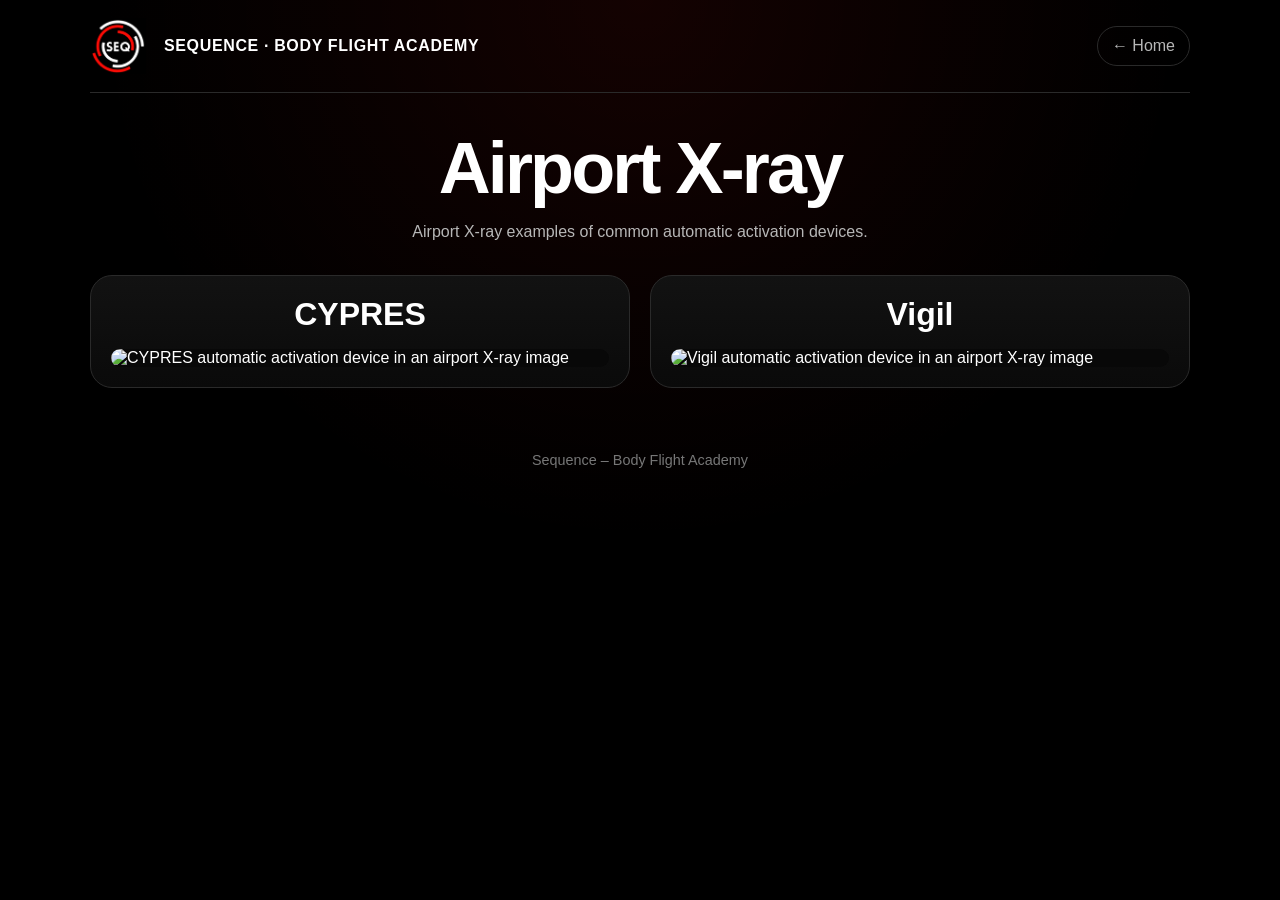
==== airport-xray.html @ 03176989 "airport xray" ====
<!doctype html>
<html lang="en">
<head>
  <meta charset="utf-8">
  <meta name="viewport" content="width=device-width, initial-scale=1">
  <meta name="theme-color" content="#000000">
  <title>Airport X-ray · Sequence</title>
  <link rel="stylesheet" href="style.css">
  <style>
    .xray-page {
      width: min(1100px, calc(100% - 32px));
      margin: 0 auto;
      padding: 34px 0 64px;
    }

    .xray-intro {
      text-align: center;
      margin-bottom: 30px;
    }

    .xray-intro h1 {
      margin: 0 0 10px;
      font-size: clamp(2.2rem, 6vw, 4.5rem);
      letter-spacing: -.04em;
    }

    .xray-intro p {
      max-width: 700px;
      margin: 0 auto;
      color: var(--muted);
      line-height: 1.6;
    }

    .xray-grid {
      display: grid;
      grid-template-columns: repeat(2, minmax(0, 1fr));
      gap: 20px;
    }

    .xray-card {
      padding: 20px;
      border: 1px solid var(--border);
      border-radius: 22px;
      background: linear-gradient(180deg, #121212 0%, #0a0a0a 100%);
    }

    .xray-card h2 {
      margin: 0 0 16px;
      text-align: center;
      font-size: clamp(1.5rem, 4vw, 2rem);
    }

    .xray-card img {
      display: block;
      width: 100%;
      height: auto;
      border-radius: 14px;
      background: #080808;
    }

    @media (max-width: 720px) {
      .xray-page { padding-top: 24px; }
      .xray-grid { grid-template-columns: 1fr; }
      .xray-card { padding: 16px; }
    }
  </style>
</head>
<body>
  <header class="inner-header">
    <img src="assets/sequence-icon.png" alt="Sequence">
    <div class="brand-name">SEQUENCE · BODY FLIGHT ACADEMY</div>
    <a class="back-link" href="index.html">← Home</a>
  </header>

  <main class="xray-page">
    <section class="xray-intro">
      <h1>Airport X-ray</h1>
      <p>Airport X-ray examples of common automatic activation devices.</p>
    </section>

    <section class="xray-grid" aria-label="AAD airport X-ray examples">
      <article class="xray-card">
        <h2>CYPRES</h2>
        <img src="assets/cypres.png" alt="CYPRES automatic activation device in an airport X-ray image">
      </article>

      <article class="xray-card">
        <h2>Vigil</h2>
        <img src="assets/vigil.png" alt="Vigil automatic activation device in an airport X-ray image">
      </article>
    </section>
  </main>

  <footer>Sequence – Body Flight Academy</footer>
</body>
</html>
---- style.css ----
:root {
  --bg: #000;
  --panel: #101010;
  --panel-hover: #181818;
  --text: #fff;
  --muted: #b7b7b7;
  --accent: #ff1a13;
  --border: #2a2a2a;
}
* { box-sizing: border-box; }
html { scroll-behavior: smooth; }
body {
  margin: 0;
  min-height: 100vh;
  background: radial-gradient(circle at top, rgba(255,26,19,.08), transparent 34rem), var(--bg);
  color: var(--text);
  font-family: Arial, Helvetica, sans-serif;
}
a { color: inherit; text-decoration: none; }
.site-header {
  width: min(1180px, calc(100% - 32px));
  margin: 0 auto;
  padding: 24px 0 10px;
  display: flex;
  justify-content: center;
  align-items: center;
}
.brand-logo { width: min(760px, 92vw); height: auto; display: block; }
.page-shell { width: min(1100px, calc(100% - 32px)); margin: 0 auto; padding: 18px 0 64px; }
.hero { text-align: center; padding: 24px 0 28px; }
.hero h1 { margin: 0 0 10px; font-size: clamp(2rem, 5vw, 4.8rem); line-height: .96; letter-spacing: -.04em; }
.hero p { margin: 0 auto; max-width: 720px; color: var(--muted); font-size: clamp(1rem, 2vw, 1.2rem); line-height: 1.6; }
.menu-grid { display: grid; grid-template-columns: repeat(2, minmax(0, 1fr)); gap: 18px; margin-top: 26px; }
.menu-card {
  min-height: 150px;
  padding: 24px;
  border: 1px solid var(--border);
  border-radius: 22px;
  background: linear-gradient(180deg, #121212 0%, #0a0a0a 100%);
  display: flex;
  align-items: center;
  justify-content: space-between;
  gap: 20px;
  transition: transform .2s ease, border-color .2s ease, background .2s ease;
}
.menu-card:hover { transform: translateY(-4px); border-color: var(--accent); background: var(--panel-hover); }
.menu-card-content { display: flex; align-items: center; gap: 18px; }
.menu-card img { width: 66px; height: 66px; object-fit: contain; flex: 0 0 auto; }
.menu-card h2 { margin: 0 0 6px; font-size: clamp(1.15rem, 2.5vw, 1.55rem); }
.menu-card p { margin: 0; color: var(--muted); font-size: .95rem; }
.arrow { color: var(--accent); font-size: 2rem; line-height: 1; }
.menu-card.wide { grid-column: 1 / -1; }
.inner-header {
  width: min(1100px, calc(100% - 32px)); margin: 0 auto; padding: 18px 0;
  display: flex; align-items: center; gap: 18px; border-bottom: 1px solid var(--border);
}
.inner-header img { width: 56px; height: 56px; object-fit: contain; }
.inner-header .brand-name { font-weight: 800; letter-spacing: .04em; }
.back-link { margin-left: auto; color: var(--muted); border: 1px solid var(--border); padding: 10px 14px; border-radius: 999px; }
.back-link:hover { color: var(--text); border-color: var(--accent); }
.placeholder { margin-top: 42px; padding: 36px; border: 1px solid var(--border); border-radius: 24px; background: var(--panel); text-align: center; }
.placeholder h1 { margin-top: 0; font-size: clamp(2rem, 6vw, 4rem); }
.placeholder p { color: var(--muted); line-height: 1.7; }
footer { width: min(1100px, calc(100% - 32px)); margin: 0 auto; padding: 0 0 34px; text-align: center; color: #777; font-size: .9rem; }
@media (max-width: 720px) {
  .site-header { padding-top: 18px; }
  .menu-grid { grid-template-columns: 1fr; }
  .menu-card, .menu-card.wide { grid-column: auto; min-height: 120px; padding: 18px; }
  .menu-card img { width: 54px; height: 54px; }
  .hero { padding-top: 16px; }
  .inner-header { gap: 12px; }
  .inner-header .brand-name { font-size: .9rem; }
  .back-link { padding: 8px 11px; font-size: .85rem; }
}
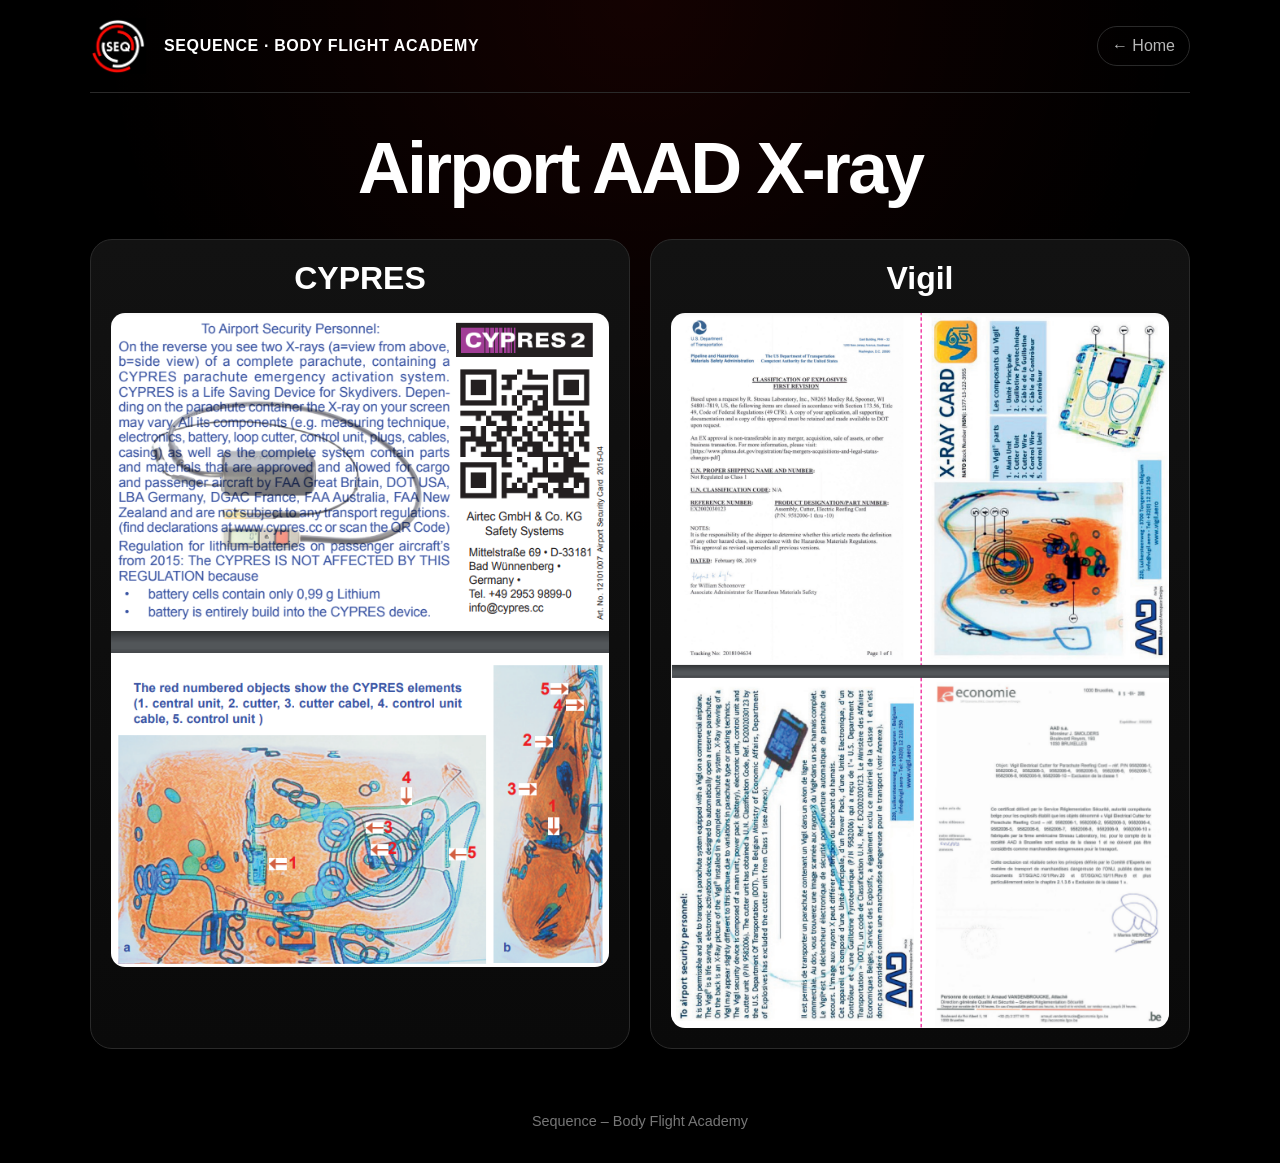
==== commit afe831a5: "airport xray update" ====
--- a/airport-xray.html
+++ b/airport-xray.html
@@ -4,7 +4,7 @@
   <meta charset="utf-8">
   <meta name="viewport" content="width=device-width, initial-scale=1">
   <meta name="theme-color" content="#000000">
-  <title>Airport X-ray · Sequence</title>
+  <title>Airport AAD X-ray · Sequence</title>
   <link rel="stylesheet" href="style.css">
   <style>
     .xray-page {
@@ -74,8 +74,7 @@
 
   <main class="xray-page">
     <section class="xray-intro">
-      <h1>Airport X-ray</h1>
-      <p>Airport X-ray examples of common automatic activation devices.</p>
+      <h1>Airport AAD X-ray</h1>
     </section>
 
     <section class="xray-grid" aria-label="AAD airport X-ray examples">
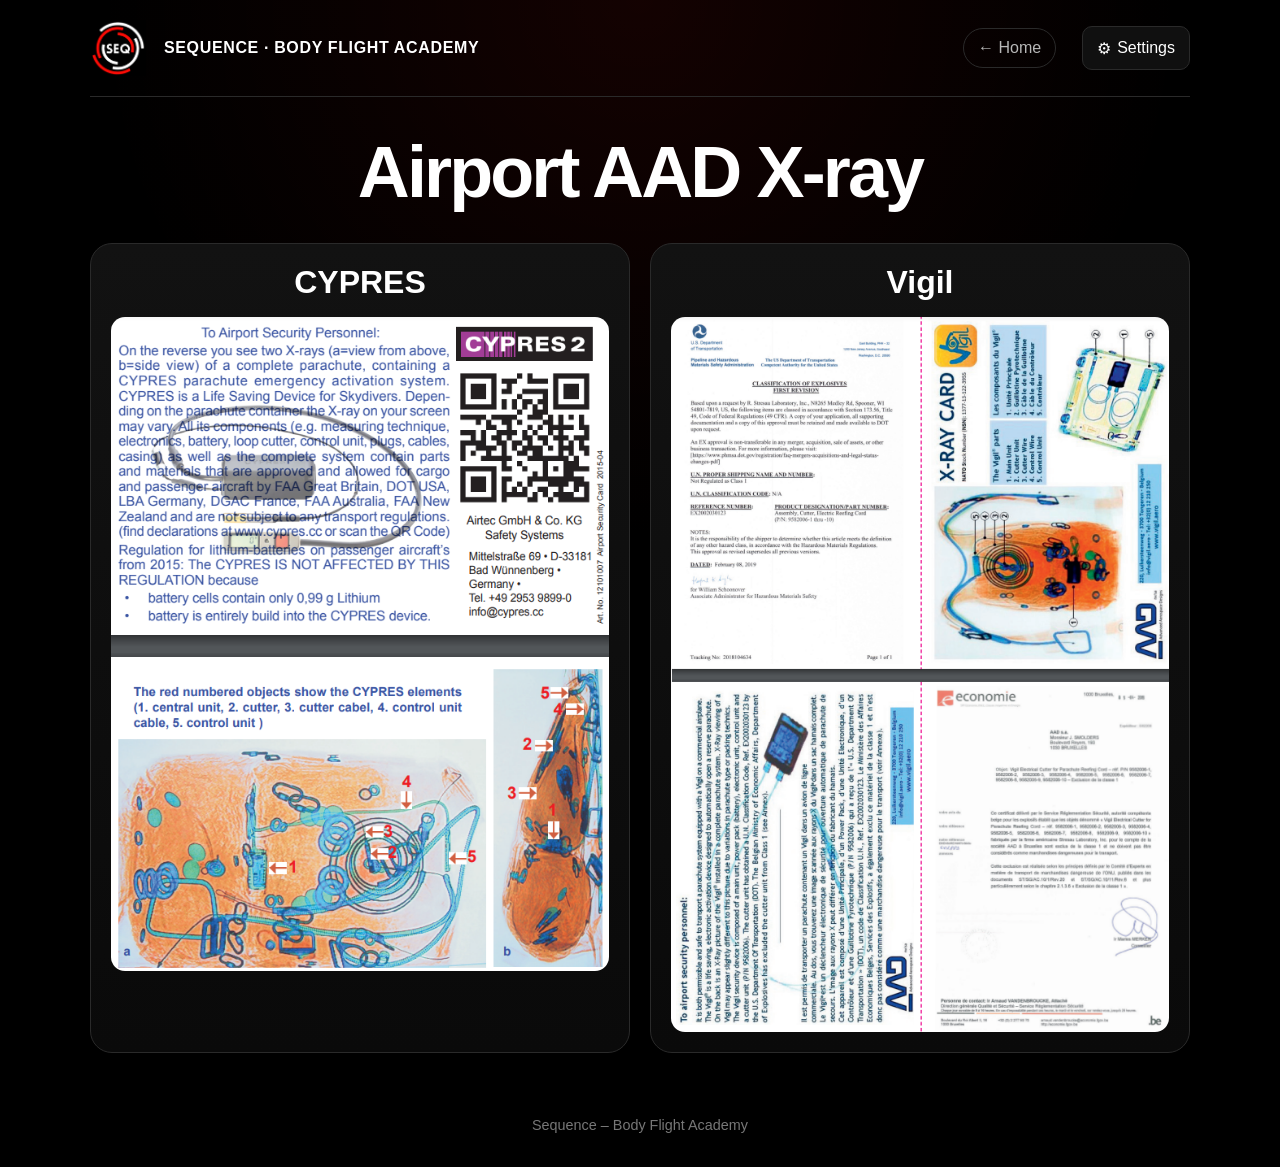
==== commit 9c691d68: "Add persistent language and appearance settings" ====
--- a/airport-xray.html
+++ b/airport-xray.html
@@ -6,6 +6,10 @@
   <meta name="theme-color" content="#000000">
   <title>Airport AAD X-ray · Sequence</title>
   <link rel="stylesheet" href="style.css">
+  <link rel="stylesheet" href="settings.css">
+  <script src="settings-translations.js" defer></script>
+  <script src="settings.js" defer></script>
+  <script>try { document.documentElement.dataset.theme = localStorage.getItem("sequence-theme") === "light" ? "light" : "dark"; } catch { document.documentElement.dataset.theme = "dark"; }</script>
   <style>
     .xray-page {
       width: min(1100px, calc(100% - 32px));
--- a/style.css
+++ b/style.css
@@ -72,3 +72,255 @@
   .inner-header .brand-name { font-size: .9rem; }
   .back-link { padding: 8px 11px; font-size: .85rem; }
 }
+
+.account-panel { text-align: right; }
+.account-panel button, .login-dialog button { background: var(--panel); color: var(--text); border: 1px solid var(--border); border-radius: 10px; padding: 12px 18px; cursor: pointer; font: inherit; }
+.account-panel button:hover, .login-dialog button:hover { border-color: var(--accent); }
+.account-panel button:disabled, .login-dialog button:disabled { opacity: .6; cursor: wait; }
+.account-role { color: var(--muted); margin: 0 12px; }
+.account-panel p, .login-dialog p { color: var(--muted); line-height: 1.5; }
+.account-panel p:empty, .login-dialog p:empty { display: none; }
+.login-dialog { width: min(420px, calc(100% - 32px)); background: var(--panel); color: var(--text); border: 1px solid var(--border); border-radius: 20px; padding: 28px; }
+.login-dialog::backdrop { background: rgb(0 0 0 / 75%); }
+.login-dialog .close-login { float: right; padding: 4px 12px; font-size: 24px; }
+.login-dialog form { display: grid; gap: 12px; }
+.login-dialog input { min-width: 0; width: 100%; background: #080808; color: #fff; border: 1px solid #555; border-radius: 8px; padding: 12px; font: inherit; }
+.login-dialog input:focus-visible, .account-panel button:focus-visible, .login-dialog button:focus-visible { outline: 2px solid var(--accent); outline-offset: 3px; }
+.login-dialog #submitLogin { background: var(--accent); margin-top: 8px; }
+
+.account-menu { display: flex; flex-wrap: wrap; gap: 10px; margin: 20px 0; }
+.account-menu[hidden] { display: none; }
+.account-menu button, #refreshParticipants, .participant-card { font: inherit; color: var(--text); background: var(--panel); border: 1px solid var(--border); padding: 12px 18px; border-radius: 10px; cursor: pointer; }
+.account-menu button[aria-current="page"], .participant-card:hover { border-color: var(--accent); }
+#participantSearch { font: inherit; color: var(--text); background: var(--panel); border: 1px solid #555; padding: 12px; border-radius: 10px; max-width: 100%; margin: 10px 0; }
+#participantsPage label { display: block; }
+.participants-list { display: grid; grid-template-columns: repeat(auto-fit, minmax(min(240px, 100%), 1fr)); gap: 12px; margin: 20px 0; }
+.participant-card { text-align: left; overflow-wrap: anywhere; }
+#participantDetails dt { color: var(--muted); margin-top: 16px; }
+#participantDetails dd { margin: 5px 0 0; white-space: pre-wrap; overflow-wrap: anywhere; }
+
+.participants-workspace { display: grid; grid-template-columns: minmax(240px, 320px) minmax(0, 1fr); gap: 20px; margin-top: 20px; align-items: start; }
+.participant-list-panel, .participant-detail-panel { min-width: 0; background: var(--panel); border: 1px solid var(--border); border-radius: 16px; overflow: hidden; }
+.participant-list-panel h2, .participant-detail-panel h2 { padding: 20px; margin: 0; font-size: 1.2rem; border-bottom: 1px solid var(--border); overflow-wrap: anywhere; }
+.participants-workspace .participants-list { display: block; max-height: 65vh; overflow-y: auto; margin: 0; }
+.participants-workspace .participant-card { display: block; width: 100%; border: 0; border-bottom: 1px solid var(--border); border-radius: 0; padding: 16px 20px; }
+.participant-card[aria-pressed="true"] { background: #30100f; box-shadow: inset 4px 0 var(--accent); }
+.participant-card:focus-visible { outline: 2px solid var(--accent); outline-offset: -3px; }
+.participant-name { display: block; font-weight: 700; }
+.participant-contact { display: block; color: var(--muted); font-size: .85rem; margin-top: 6px; }
+#participantEmpty, .participant-list-empty { margin: 0; padding: 24px 20px; color: var(--muted); line-height: 1.5; }
+.participant-table { width: 100%; border-collapse: collapse; table-layout: fixed; }
+.participant-table th, .participant-table td { text-align: left; vertical-align: top; padding: 16px 20px; border-bottom: 1px solid var(--border); overflow-wrap: anywhere; white-space: pre-wrap; }
+.participant-table th { width: 36%; color: var(--muted); font-weight: 400; }
+.visually-hidden { position: absolute; width: 1px; height: 1px; overflow: hidden; clip-path: inset(50%); }
+@media (max-width: 720px) {
+  .participants-workspace { grid-template-columns: minmax(0, 1fr); }
+  .participants-workspace .participants-list { max-height: 32vh; }
+  .participant-table th, .participant-table td { padding: 14px; }
+}
+
+.participant-tabs { display: flex; gap: 8px; padding: 12px 20px; border-bottom: 1px solid var(--border); }
+.participant-tabs[hidden] { display: none; }
+.participant-tabs button, .new-request-button { font: inherit; color: var(--text); background: var(--panel); border: 1px solid var(--border); border-radius: 10px; padding: 12px 18px; cursor: pointer; }
+.participant-tabs button[aria-selected="true"] { border-color: var(--accent); background: #30100f; }
+.participant-tabs button:focus-visible, .new-request-button:focus-visible { outline: 2px solid var(--accent); outline-offset: 3px; }
+.participant-skill-panel { padding: 12px 20px; color: var(--muted); line-height: 1.5; }
+.new-request-button { background: var(--accent); }
+
+.edit-participant-button { margin: 16px 20px; padding: 10px 16px; border: 1px solid var(--border); border-radius: 10px; color: var(--text); background: var(--panel); font: inherit; cursor: pointer; }
+.edit-participant-button:hover { border-color: var(--accent); }
+.login-dialog textarea { width: 100%; resize: vertical; background: #080808; color: var(--text); border: 1px solid #555; border-radius: 8px; padding: 12px; font: inherit; }
+.edit-actions { display: flex; justify-content: flex-end; gap: 10px; }
+#saveParticipant { background: var(--accent); }
+
+.skill-history-table { width: 100%; border-collapse: collapse; table-layout: fixed; color: var(--text); font-size: .9rem; }
+.skill-history-table th, .skill-history-table td { padding: 12px 8px; text-align: left; vertical-align: top; border-bottom: 1px solid var(--border); overflow-wrap: anywhere; }
+.skill-history-table th { color: var(--muted); font-weight: 400; }
+.participant-skill-panel h3 { color: var(--text); margin-top: 24px; }
+.participant-skill-panel .edit-participant-button { margin-left: 0; }
+
+/* Compact academy header and account navigation. */
+.academy-header { display: block; width: min(1100px, calc(100% - 32px)); padding: 22px 0 0; border-bottom: 1px solid var(--border); }
+.header-top { display: flex; align-items: center; justify-content: space-between; gap: 24px; padding-bottom: 18px; }
+.brand-home { display: block; flex: 0 1 300px; min-width: 0; }
+.academy-header .brand-logo { width: 100%; max-width: 300px; height: auto; }
+.academy-header .account-panel { margin-left: auto; min-width: 0; max-width: 50%; }
+#adminAccount:not([hidden]) { display: flex; align-items: center; justify-content: flex-end; flex-wrap: wrap; gap: 10px; }
+#adminName { font-weight: 600; overflow-wrap: anywhere; }
+.academy-header .account-role { margin: 0; padding: 5px 9px; font-size: .75rem; border: 1px solid #49302e; border-radius: 999px; color: #ffc4c0; background: #261210; }
+.academy-header #openLogin { border-color: #71302c; background: #24110f; min-width: 90px; }
+.academy-header #signOut { font-size: .85rem; padding: 10px 13px; }
+.academy-header .account-menu { margin: 0; padding: 0 0 12px; gap: 8px; }
+.academy-header .account-menu button { background: transparent; border-color: transparent; color: var(--muted); min-height: 44px; padding: 10px 18px; transition: background .15s ease, color .15s ease; }
+.academy-header .account-menu button:hover { background: #191919; color: var(--text); }
+.academy-header .account-menu button[aria-current="page"] { background: #28110f; color: #fff; border-color: #64302c; }
+.academy-header + .page-shell { padding-top: 28px; }
+#homePage .hero { text-align: left; padding: 24px 0 18px; }
+#homePage .hero h1 { font-size: clamp(2rem, 4.5vw, 3.6rem); line-height: 1.08; letter-spacing: -.035em; }
+#homePage .hero p { margin: 0; font-size: 1rem; max-width: 600px; }
+#homePage .menu-grid { gap: 16px; margin-top: 20px; }
+#homePage .menu-card { min-height: 130px; border-radius: 16px; }
+#homePage .menu-card:hover { transform: translateY(-2px); }
+#participantsPage > h1, #requestPage > h1 { font-size: clamp(1.8rem, 4vw, 2.4rem); letter-spacing: -.025em; margin: 4px 0 24px; }
+.participant-toolbar { display: flex; align-items: flex-end; gap: 12px; }
+.participant-search-field { flex: 1; max-width: 520px; min-width: 0; }
+.participant-search-field label { font-size: .85rem; color: var(--muted); margin-bottom: 8px; }
+.participant-search-field #participantSearch { width: 100%; margin: 0; min-height: 44px; }
+#refreshParticipants { min-height: 44px; }
+button:focus-visible, a:focus-visible { outline: 2px solid var(--accent); outline-offset: 3px; }
+@media (max-width: 600px) {
+  .academy-header { padding-top: 16px; }
+  .header-top { gap: 16px; padding-bottom: 16px; }
+  .brand-home { flex-basis: 190px; }
+  .academy-header .account-panel { max-width: 46%; font-size: .85rem; }
+  #adminAccount:not([hidden]) { gap: 7px; }
+  .academy-header #openLogin { min-width: 76px; padding: 10px 14px; }
+  .academy-header .account-menu { gap: 4px; }
+  .academy-header .account-menu button { flex: 1; padding: 10px 12px; }
+  .academy-header + .page-shell { padding-top: 22px; }
+  #homePage .hero { padding-top: 10px; }
+  .participant-toolbar { gap: 8px; }
+  #refreshParticipants { padding: 12px; }
+}
+@media (prefers-reduced-motion: reduce) {
+  html { scroll-behavior: auto; }
+  .menu-card, .academy-header .account-menu button { transition: none; }
+  #homePage .menu-card:hover { transform: none; }
+}
+
+.basic-event-form { max-width: 740px; padding: 24px; background: var(--panel); border: 1px solid var(--border); border-radius: 16px; }
+.basic-event-form fieldset { border: 0; padding: 0; margin: 0; min-width: 0; }
+.basic-event-form label { display: block; margin: 14px 0 8px; }
+.basic-event-form input:not([type=checkbox]), .basic-event-form select { width: 100%; min-height: 44px; padding: 12px; background: #080808; color: var(--text); border: 1px solid #555; border-radius: 8px; font: inherit; box-sizing: border-box; }
+.basic-event-form button { padding: 12px 16px; background: #252525; color: var(--text); border: 1px solid #555; border-radius: 8px; font: inherit; cursor: pointer; }
+.basic-event-form button:disabled { opacity: .5; cursor: wait; }
+.event-dates, .event-add-person { display: flex; gap: 12px; }
+.event-dates > div { flex: 1; min-width: 0; }
+.event-add-person input { flex: 1; min-width: 0; }
+.event-participant-choices { max-height: 260px; overflow-y: auto; border: 1px solid var(--border); border-radius: 8px; padding: 8px 12px; }
+.event-participant-choices label { display: flex; align-items: center; gap: 12px; margin: 0; padding: 10px 0; overflow-wrap: anywhere; }
+.event-participant-choices input { width: 20px; height: 20px; flex-shrink: 0; }
+.event-selected-participants { display: flex; flex-wrap: wrap; gap: 8px; margin-bottom: 22px; }
+#saveBasicEvent { background: var(--accent); }
+#basicEventTravelLink { display: inline-block; margin-top: 12px; }
+#basicEventTravelLink[hidden] { display: none; }
+@media(max-width: 500px) { .basic-event-form { padding: 16px; } .event-dates { flex-direction: column; gap: 0; } }
+
+.travel-events-section { padding: 20px; border: 1px solid var(--border); border-radius: 16px; margin-bottom: 28px; }
+.travel-events-section details { margin-top: 18px; }
+.travel-events-section summary { cursor: pointer; font-size: 1.15rem; font-weight: 600; padding: 8px 0; }
+.travel-event-row { display: flex; justify-content: space-between; gap: 16px; padding: 16px 0; border-bottom: 1px solid var(--border); }
+.travel-event-row span { display: block; color: var(--muted); margin-top: 6px; }
+.event-selected-person { width: 100%; display: flex; align-items: end; gap: 12px; }
+.event-selected-person label { flex: 1; min-width: 0; }
+.event-add-person { flex-wrap: wrap; }
+.event-add-person input { flex: 1 1 180px; }
+@media(max-width: 500px) { .travel-event-row, .event-selected-person { flex-direction: column; align-items: stretch; } }
+
+.event-search-person { display: flex; align-items: center; gap: 8px; flex-wrap: wrap; padding: 6px 0; }
+.event-search-person > label { flex: 1; min-width: 140px; }
+.event-search-person > button, .event-phone-editor button { padding: 6px 10px; min-width: 36px; min-height: 36px; }
+.event-phone-editor { display: flex; align-items: center; gap: 6px; flex: 1 1 220px; }
+.event-phone-editor[hidden] { display: none; }
+.event-phone-editor input[type=tel] { min-width: 0; flex: 1; }
+.event-search-person > span { font-size: .8rem; color: var(--muted); }
+
+.event-selected-person { align-items: center; flex-direction: row; flex-wrap: wrap; padding: 10px 12px; border: 1px solid var(--border); border-radius: 10px; background: #111; }
+.event-selected-name { flex: 1; min-width: 0; overflow-wrap: anywhere; }
+.event-selected-person > button { padding: 6px 10px; min-width: 36px; min-height: 36px; }
+.event-selected-person .event-remove-icon { color: #ffaaa4; background: transparent; border-color: transparent; font-size: 1.3rem; }
+.event-new-person-editor { flex: 1 1 100%; display: flex; gap: 8px; flex-wrap: wrap; padding-top: 8px; }
+.event-new-person-editor[hidden] { display: none; }
+.event-new-person-editor input { flex: 1 1 140px; min-width: 0; }
+
+.travel-events-heading .travel-refresh-icon { margin-left: 10px; padding: 3px 9px; min-width: 36px; min-height: 36px; border: 1px solid var(--border); border-radius: 8px; color: var(--text); background: var(--panel); font-size: 1.4rem; cursor: pointer; vertical-align: middle; }
+.travel-events-scroll { overflow-x: auto; margin-top: 12px; }
+.travel-events-table { width: 100%; border-collapse: collapse; text-align: left; font-size: .95rem; }
+.travel-events-table th, .travel-events-table td { padding: 14px 12px; border-bottom: 1px solid var(--border); vertical-align: middle; }
+.travel-events-table th { color: var(--muted); font-size: .85rem; font-weight: 500; }
+.travel-events-table td:first-child { font-weight: 600; min-width: 150px; overflow-wrap: anywhere; }
+.travel-events-table td:nth-child(2) { min-width: 195px; }
+.travel-event-status { display: inline-block; padding: 5px 9px; border: 1px solid var(--border); border-radius: 999px; font-size: .8rem; text-transform: capitalize; }
+.event-travel-button { display: inline-block; padding: 9px 12px; white-space: nowrap; border: 1px solid #64302c; border-radius: 8px; background: #28110f; color: var(--text); text-decoration: none; }
+.event-travel-button:hover { background: #401915; }
+
+/* Keep participant search together with its list. */
+#participantsPage .participants-workspace { margin-top: 0; }
+.participant-list-panel .participant-toolbar { padding: 14px; gap: 8px; border-bottom: 1px solid var(--border); align-items: center; }
+.participant-list-panel .participant-search-field { max-width: none; }
+.participant-list-panel #participantSearch { min-height: 42px; padding: 10px 12px; border: 1px solid #414141; border-radius: 10px; color: var(--text); background: #0b0b0b; font: inherit; box-sizing: border-box; }
+.participant-list-panel #participantSearch:focus { outline: 2px solid var(--accent); outline-offset: 2px; }
+.participant-list-panel #participantSearch::placeholder { color: #a0a0a0; font-size: .82rem; }
+.participant-list-panel #refreshParticipants { min-height: 42px; padding: 10px; border-radius: 10px; font-size: .82rem; flex-shrink: 0; }
+#participantsStatus:empty { display: none; }
+
+.activity-tabs { display: flex; gap: 8px; flex-wrap: wrap; margin-bottom: 22px; }
+.activity-tabs button { padding: 11px 16px; min-height: 44px; border: 1px solid var(--border); border-radius: 10px; background: var(--panel); color: var(--muted); font: inherit; cursor: pointer; }
+.activity-tabs button[aria-selected="true"] { color: #fff; border-color: #64302c; background: #28110f; }
+.activity-category-panel { padding: 24px; border: 1px solid var(--border); border-radius: 16px; background: var(--panel); }
+.activity-category-panel h2 { margin-top: 0; font-size: 1.3rem; }
+.activity-category-panel p { color: var(--muted); line-height: 1.6; margin-bottom: 0; }
+@media(max-width: 600px) { .activity-tabs { gap: 6px; } .activity-tabs button { padding: 10px 12px; flex: 1 1 auto; } }
+
+.activity-category-header { display: flex; justify-content: space-between; align-items: center; gap: 16px; flex-wrap: wrap; }
+.activity-category-header h2 { margin: 0; }
+.activity-category-panel details { margin-top: 22px; }
+.activity-category-panel summary { cursor: pointer; font-weight: 600; padding: 8px 0; }
+.local-activity-card { border-top: 1px solid var(--border); padding: 16px 0; }
+.local-activity-card h3 { margin: 0 0 8px; overflow-wrap: anywhere; }
+.local-activity-card p { white-space: pre-wrap; overflow-wrap: anywhere; margin-top: 8px; }
+.local-activity-dialog { width: min(680px, calc(100vw - 32px)); max-height: calc(100dvh - 40px); overflow-y: auto; }
+.local-activity-dialog fieldset { border: 0; padding: 0; min-width: 0; }
+.local-activity-dialog .event-dates { gap: 12px; }
+.local-activity-dialog #localActivityPeople { margin-top: 10px; }
+.local-activity-dialog #saveLocalActivity { background: var(--accent); }
+
+.local-activity-inline { margin-top: 16px; }
+.local-activity-inline[hidden] { display: none; }
+.local-activity-inline textarea { width: 100%; box-sizing: border-box; padding: 12px; border: 1px solid #555; border-radius: 8px; color: var(--text); background: #080808; font: inherit; resize: vertical; }
+.local-activity-inline .edit-actions { margin-top: 20px; }
+.local-activity-details { display: block; font-weight: 400; font-size: .85rem; color: var(--muted); margin-top: 6px; white-space: pre-wrap; }
+
+.participant-filters { padding: 12px 14px; border-bottom: 1px solid var(--border); }
+.participant-filters summary { cursor: pointer; color: var(--muted); font-size: .9rem; padding: 4px 0; }
+.participant-filters label { display: block; font-size: .8rem; color: var(--muted); margin: 12px 0 6px; }
+.participant-filters select { width: 100%; min-height: 42px; border: 1px solid #414141; border-radius: 8px; padding: 8px; background: #0b0b0b; color: var(--text); font: inherit; font-size: .85rem; }
+.participant-filters button { margin-top: 12px; padding: 8px 10px; border-radius: 8px; border: 1px solid var(--border); color: var(--text); background: var(--panel); cursor: pointer; }
+#participantFiltersStatus { font-size: .8rem; color: var(--muted); }
+#participantFiltersStatus:empty { display: none; }
+#activitySkillHistory { overflow-x: auto; }
+#activitySkillHistory .skill-history-table { min-width: 570px; }
+
+.local-activity-inline select { width: 100%; min-height: 44px; padding: 12px; border: 1px solid #555; border-radius: 8px; background: #080808; color: var(--text); font: inherit; }
+
+.request-dialog { width: min(740px, calc(100vw - 32px)); max-height: calc(100dvh - 32px); overflow-y: auto; }
+.request-dialog #saveNewRequest { background: var(--accent); }
+#requestsList td { white-space: pre-wrap; overflow-wrap: anywhere; }
+#requestPage > .travel-events-section { margin-top: 20px; }
+
+.statistics-controls { display: flex; align-items: flex-end; gap: 12px; flex-wrap: wrap; margin-bottom: 18px; }
+.statistics-controls[hidden] { display: none; }
+.statistics-controls label { display: block; color: var(--muted); font-size: .85rem; margin-bottom: 7px; }
+.statistics-controls select, .statistics-controls input { min-height: 44px; padding: 10px 12px; border: 1px solid var(--border); border-radius: 10px; background: var(--panel); color: var(--text); font: inherit; color-scheme: dark; }
+.statistics-refresh { min-height: 44px; min-width: 44px; background: var(--panel); color: var(--text); border: 1px solid var(--border); border-radius: 10px; cursor: pointer; font-size: 1.4rem; }
+.statistics-note { color: var(--muted); font-size: .85rem; line-height: 1.6; }
+.statistics-cards { display: grid; grid-template-columns: repeat(3,minmax(0,1fr)); gap: 14px; margin: 22px 0; }
+.statistics-card { padding: 22px; border: 1px solid var(--border); border-radius: 14px; background: var(--panel); }
+.statistics-card strong { display: block; font-size: 2rem; line-height: 1.2; margin-bottom: 10px; }
+.statistics-card span { color: var(--muted); font-size: .9rem; }
+#statisticsContent [role=tabpanel] { min-width: 0; }
+@media(max-width: 600px) { .statistics-cards { grid-template-columns: repeat(2,minmax(0,1fr)); gap: 10px; } .statistics-card { padding: 16px; } .statistics-controls > div { flex: 1 1 160px; } .statistics-controls select, .statistics-controls input { width: 100%; box-sizing: border-box; } }
+
+.participant-tabs { flex-wrap: wrap; }
+.participant-profile-panel { padding: 16px 20px; min-width: 0; }
+#profileDataStatus { padding: 0 20px; color: var(--muted); font-size: .85rem; }
+#profileDataStatus:empty { display: none; }
+#participationHistory, #gearHistory, #participantExperience { overflow-x: auto; }
+#participationHistory .skill-history-table { min-width: 620px; table-layout: auto; }
+#gearHistory .skill-history-table, #participantExperience .skill-history-table { min-width: 430px; table-layout: auto; }
+.participant-filters .missing-phone-filter { display: flex; align-items: center; gap: 8px; margin-top: 14px; }
+.missing-phone-filter input { width: 18px; height: 18px; margin: 0; }
+#participantGearDialog select { min-height: 44px; width: 100%; padding: 12px; background: #080808; color: var(--text); border: 1px solid #555; border-radius: 8px; font: inherit; }
+#participantGearDialog textarea { width: 100%; box-sizing: border-box; padding: 12px; background: #080808; color: var(--text); border: 1px solid #555; border-radius: 8px; font: inherit; }
+#saveParticipantGear { background: var(--accent); }
+#participantGearDialog .edit-actions { margin-top: 16px; }
--- a/settings.css
+++ b/settings.css
@@ -0,0 +1,144 @@
+:root { color-scheme: dark; }
+.sequence-settings { display: inline-block; text-align: start; }
+.sequence-settings button, .sequence-settings select { font: inherit; color: var(--text); background: var(--panel); border: 1px solid var(--border); border-radius: 10px; padding: 10px 14px; min-height: 44px; cursor: pointer; }
+.sequence-settings .settings-trigger { display: inline-flex; align-items: center; gap: 6px; margin-block: 8px; }
+.sequence-settings button:hover { border-color: var(--accent); }
+.sequence-settings :focus-visible { outline: 2px solid var(--accent); outline-offset: 3px; }
+.sequence-settings dialog { width: min(380px, calc(100% - 32px)); padding: 26px; border: 1px solid var(--border); border-radius: 20px; background: var(--panel); color: var(--text); text-align: start; }
+.sequence-settings dialog::backdrop { background: rgb(0 0 0 / .65); }
+.sequence-settings h2 { margin-block: 0 24px; }
+.sequence-settings label, .sequence-settings p { display: block; margin-block: 16px 8px; color: var(--muted); }
+.sequence-settings select { width: 100%; }
+.sequence-settings .settings-close { float: inline-end; padding: 4px 12px; font-size: 24px; }
+.settings-themes { display: grid; grid-template-columns: 1fr 1fr; gap: 10px; }
+.settings-themes button[aria-pressed="true"] { border-color: var(--accent); box-shadow: inset 0 0 0 1px var(--accent); }
+.inner-header .sequence-settings { margin-inline-start: 8px; }
+html[data-theme="light"] { color-scheme: light; --bg: #f7f7f8; --panel: #fff; --panel-hover: #f0f0f2; --text: #202024; --muted: #595961; --border: #d6d6dc; --accent: #d82018; }
+html[data-theme="light"] :is(.menu-card, .menu-symbol) { background: var(--panel); border-color: var(--border); }
+html[data-theme="light"] :is(input, select, textarea, .basic-event-form button, .event-selected-person) { background: var(--panel); color: var(--text); border-color: var(--border); color-scheme: light; }
+html[data-theme="light"] :is(input, textarea)::placeholder { color: #666670; }
+html[data-theme="light"] :is(.academy-header #openLogin, .academy-header .account-role, .academy-header .account-menu button[aria-current="page"], .participant-tabs button[aria-selected="true"], .activity-tabs button[aria-selected="true"], .participant-card[aria-pressed="true"], .event-travel-button) { background: #fff0ef; color: #8f1c17; border-color: #dfaaa6; }
+html[data-theme="light"] .academy-header .account-menu button:hover { background: var(--panel-hover); }
+html[data-theme="light"] :is(.formula-card, .calc-card, .chart-card, .placeholder) { background: var(--panel); color: var(--text); border-color: var(--border); }
+html[data-theme="light"] .brand-logo { background: #101010; border-radius: 12px; }
+html[dir="rtl"] :is(.account-panel, .participant-card) { text-align: start; }
+html[dir="rtl"] .back-link { margin-left: 0; margin-inline-start: auto; }
+html[dir="rtl"] .arrow { transform: scaleX(-1); }
+@media (max-width: 720px) {
+  .inner-header { flex-wrap: wrap; }
+  .inner-header .sequence-settings { margin-inline-start: auto; }
+  .sequence-settings .settings-trigger { padding: 8px 10px; font-size: .85rem; }
+}
+
+/* Neutral surfaces in the standalone tools follow the selected theme. */
+html[data-theme="light"] body[data-sequence-page="airport-xray.html"] .xray-card { background: linear-gradient(180deg, #ededed 0%, #f5f5f5 100%); }
+html[data-theme="light"] body[data-sequence-page="airport-xray.html"] .xray-card img { background: #f7f7f7; }
+html[data-theme="light"] body[data-sequence-page="landing-pattern.html"] .pattern-card, html[data-theme="light"] body[data-sequence-page="landing-pattern.html"] .map-card { background: #f2f2f2; border: 1px solid #d6d6d6; }
+html[data-theme="light"] body[data-sequence-page="landing-pattern.html"] .pattern-card p { color: #707070; }
+html[data-theme="light"] body[data-sequence-page="landing-pattern.html"] .search-row input { border: 1px solid #cecece; background: #eaeaea; color: #000000; }
+html[data-theme="light"] body[data-sequence-page="landing-pattern.html"] .tool-btn, html[data-theme="light"] body[data-sequence-page="landing-pattern.html"] .map-type-btn, html[data-theme="light"] body[data-sequence-page="landing-pattern.html"] .action-btn { border: 1px solid #cbcbcb; background: #e8e8e8; color: #000000; }
+html[data-theme="light"] body[data-sequence-page="landing-pattern.html"] .tool-btn.active, html[data-theme="light"] body[data-sequence-page="landing-pattern.html"] .map-type-btn.active { background: #000000; color: #ffffff; border-color: #000000; }
+html[data-theme="light"] body[data-sequence-page="landing-pattern.html"] #map { background: #eeeeee; }
+html[data-theme="light"] body[data-sequence-page="landing-pattern.html"] .map-message { color: #555555; border-top: 1px solid #d6d6d6; background: #f2f2f2; }
+html[data-theme="light"] body[data-sequence-page="exit-order.html"] body { background: #ffffff; color: #000000; }
+html[data-theme="light"] body[data-sequence-page="exit-order.html"] .inner-header { border-bottom: 1px solid #dfdfdf; background: rgba(255,255,255,.95); }
+html[data-theme="light"] body[data-sequence-page="exit-order.html"] .back-link { color: #000000; }
+html[data-theme="light"] body[data-sequence-page="exit-order.html"] .hero p { color: #575757; }
+html[data-theme="light"] body[data-sequence-page="exit-order.html"] .order-card, html[data-theme="light"] body[data-sequence-page="exit-order.html"] .sim-card, html[data-theme="light"] body[data-sequence-page="exit-order.html"] .note-card { background: #f2f2f2; border: 1px solid #d6d6d6; }
+html[data-theme="light"] body[data-sequence-page="exit-order.html"] .order-head p { color: #6d6d6d; }
+html[data-theme="light"] body[data-sequence-page="exit-order.html"] .count-badge { background: #e8e8e8; border: 1px solid #cfcfcf; color: #555555; }
+html[data-theme="light"] body[data-sequence-page="exit-order.html"] .exit-tile { border: 1px solid #cfcfcf; background: #ebebeb; }
+html[data-theme="light"] body[data-sequence-page="exit-order.html"] .exit-tile:hover { border-color: #aaaaaa; }
+html[data-theme="light"] body[data-sequence-page="exit-order.html"] .tile-number { background: #dbdbdb; color: #555555; }
+html[data-theme="light"] body[data-sequence-page="exit-order.html"] .tile-mode { color: #000000; }
+html[data-theme="light"] body[data-sequence-page="exit-order.html"] .tile-remove { border: 1px solid #cbcbcb; background: #e2e2e2; color: #555555; }
+html[data-theme="light"] body[data-sequence-page="exit-order.html"] .tile-remove:hover { color: #000000; border-color: #999999; }
+html[data-theme="light"] body[data-sequence-page="exit-order.html"] .game-btn { border: 1px solid #c9c9c9; background: #e8e8e8; color: #000000; }
+html[data-theme="light"] body[data-sequence-page="exit-order.html"] .add-panel select { background: #eaeaea; color: #000000; border: 1px solid #cacaca; }
+html[data-theme="light"] body[data-sequence-page="exit-order.html"] .score-box { border: 1px solid #cccccc; background: #ececec; }
+html[data-theme="light"] body[data-sequence-page="exit-order.html"] .score-detail { color: #555555; }
+html[data-theme="light"] body[data-sequence-page="exit-order.html"] .rules { background: #eeeeee; border: 1px solid #d6d6d6; color: #555555; }
+html[data-theme="light"] body[data-sequence-page="exit-order.html"] .rules strong { color: #000000; }
+html[data-theme="light"] body[data-sequence-page="exit-order.html"] .sim-title p { color: #707070; }
+html[data-theme="light"] body[data-sequence-page="exit-order.html"] .game-stage { border-top: 1px solid #d6d6d6; border-bottom: 1px solid #d6d6d6; }
+html[data-theme="light"] body[data-sequence-page="exit-order.html"] .player-btn { border: 1px solid #cacaca; background: #e8e8e8; color: #000000; }
+html[data-theme="light"] body[data-sequence-page="exit-order.html"] .speed-field { color: #555555; }
+html[data-theme="light"] body[data-sequence-page="exit-order.html"] .speed-field select { background: #eaeaea; color: #000000; border: 1px solid #cacaca; }
+html[data-theme="light"] body[data-sequence-page="exit-order.html"] .note-card { color: #555555; }
+html[data-theme="light"] body[data-sequence-page="exit-order.html"] .game-btn.correct-order-on { color: #000000; }
+html[data-theme="light"] body[data-sequence-page="wingload-calculator.html"] .formula-card, html[data-theme="light"] body[data-sequence-page="wingload-calculator.html"] .calc-card, html[data-theme="light"] body[data-sequence-page="wingload-calculator.html"] .chart-card { background: #f2f2f2; border: 1px solid #d6d6d6; }
+html[data-theme="light"] body[data-sequence-page="wingload-calculator.html"] .formula-title { color: #555555; }
+html[data-theme="light"] body[data-sequence-page="wingload-calculator.html"] .formula { color: #000000; }
+html[data-theme="light"] body[data-sequence-page="wingload-calculator.html"] .formula .top { border-bottom: 1.5px solid #000000; }
+html[data-theme="light"] body[data-sequence-page="wingload-calculator.html"] .unit-toggle { background: #e8e8e8; border: 1px solid #d4d4d4; }
+html[data-theme="light"] body[data-sequence-page="wingload-calculator.html"] .unit-toggle button { color: #555555; }
+html[data-theme="light"] body[data-sequence-page="wingload-calculator.html"] .unit-toggle button.active { background: #000000; color: #ffffff; }
+html[data-theme="light"] body[data-sequence-page="wingload-calculator.html"] .field label { color: #3a3a3a; }
+html[data-theme="light"] body[data-sequence-page="wingload-calculator.html"] .input-shell input { border: 1px solid #cecece; background: #eaeaea; }
+html[data-theme="light"] body[data-sequence-page="wingload-calculator.html"] .input-unit { color: #777777; }
+html[data-theme="light"] body[data-sequence-page="wingload-calculator.html"] .result-box { border: 1px solid #d5d5d5; background: #ededed; }
+html[data-theme="light"] body[data-sequence-page="wingload-calculator.html"] .result-copy span { color: #666666; }
+html[data-theme="light"] body[data-sequence-page="wingload-calculator.html"] .scale-title { color: #666666; }
+html[data-theme="light"] body[data-sequence-page="wingload-calculator.html"] .zone { color: rgba(255,255,255,.78); }
+html[data-theme="light"] body[data-sequence-page="wingload-calculator.html"] .marker-value { background: #000000; color: #ffffff; }
+html[data-theme="light"] body[data-sequence-page="wingload-calculator.html"] .marker-arrow { border-top: 10px solid #000000; }
+html[data-theme="light"] body[data-sequence-page="wingload-calculator.html"] .scale-numbers { color: #0f0f0f; border-top: 1px solid #8b8b8b; }
+html[data-theme="light"] body[data-sequence-page="wingload-calculator.html"] .scale-number::before { background: #424242; }
+html[data-theme="light"] body[data-sequence-page="wingload-calculator.html"] .experience-note { color: #555555; }
+html[data-theme="light"] body[data-sequence-page="wingload-calculator.html"] .chart-head p { color: #666666; }
+html[data-theme="light"] body[data-sequence-page="wingload-calculator.html"] .sim-link { background: #eaeaea; border: 1px solid #cccccc; color: #000000; }
+html[data-theme="light"] body[data-sequence-page="wingload-calculator.html"] .table-scroll { border: 1px solid #d3d3d3; }
+html[data-theme="light"] body[data-sequence-page="wingload-calculator.html"] .sim-table { background: #eeeeee; }
+html[data-theme="light"] body[data-sequence-page="wingload-calculator.html"] .sim-table th, html[data-theme="light"] body[data-sequence-page="wingload-calculator.html"] .sim-table td { border-bottom: 1px solid #d2d2d2; }
+html[data-theme="light"] body[data-sequence-page="wingload-calculator.html"] .sim-table thead tr:first-child th { background: #efefef; color: #000000; }
+html[data-theme="light"] body[data-sequence-page="wingload-calculator.html"] .sim-table .jumps { color: #000000; }
+html[data-theme="light"] body[data-sequence-page="wingload-calculator.html"] .table-foot { color: #777777; }
+html[data-theme="light"] body[data-sequence-page="reserve-calculator.html"] .reserve-card { background: #f2f2f2; border: 1px solid #d6d6d6; }
+html[data-theme="light"] body[data-sequence-page="reserve-calculator.html"] .reserve-card .intro { color: #626262; }
+html[data-theme="light"] body[data-sequence-page="reserve-calculator.html"] .date-label { color: #373737; }
+html[data-theme="light"] body[data-sequence-page="reserve-calculator.html"] .date-text { border: 1px solid #cecece; background: #eaeaea; color: #000000; }
+html[data-theme="light"] body[data-sequence-page="reserve-calculator.html"] .calendar-input { border: 1px solid #cecece; }
+html[data-theme="light"] body[data-sequence-page="reserve-calculator.html"] .hint { color: #8b8b8b; }
+html[data-theme="light"] body[data-sequence-page="reserve-calculator.html"] .result-card { border: 1px solid #cfcfcf; background: #ededed; }
+html[data-theme="light"] body[data-sequence-page="reserve-calculator.html"] .result-label { color: #6f6f6f; }
+html[data-theme="light"] body[data-sequence-page="reserve-calculator.html"] .result-sub { color: #666666; }
+html[data-theme="light"] body[data-sequence-page="reserve-calculator.html"] .expired-badge, html[data-theme="light"] body[data-sequence-page="reserve-calculator.html"] .soon-badge { color: #000000; }
+html[data-theme="light"] body[data-sequence-page="altimeter-simulation.html"] .control-card, html[data-theme="light"] body[data-sequence-page="altimeter-simulation.html"] .altimeter-card { background: #f2f2f2; border: 1px solid #d6d6d6; }
+html[data-theme="light"] body[data-sequence-page="altimeter-simulation.html"] .field label { color: #373737; }
+html[data-theme="light"] body[data-sequence-page="altimeter-simulation.html"] .input-shell input { border: 1px solid #cecece; background: #eaeaea; color: #000000; }
+html[data-theme="light"] body[data-sequence-page="altimeter-simulation.html"] .input-unit { color: #777777; }
+html[data-theme="light"] body[data-sequence-page="altimeter-simulation.html"] .run-btn { background: #000000; color: #ffffff; }
+html[data-theme="light"] body[data-sequence-page="altimeter-simulation.html"] .stop-btn, html[data-theme="light"] body[data-sequence-page="altimeter-simulation.html"] .restart-btn { background: #dfdfdf; color: #000000; border: 1px solid #cacaca; }
+html[data-theme="light"] body[data-sequence-page="altimeter-simulation.html"] .status-line { background: #eaeaea; color: #555555; }
+html[data-theme="light"] body[data-sequence-page="altimeter-simulation.html"] .altimeter-stage { background: #ffffff; }
+html[data-theme="light"] body[data-sequence-page="altimeter-simulation.html"] .needle::before { border-bottom: 34px solid #eeeeee; }
+html[data-theme="light"] body[data-sequence-page="altimeter-simulation.html"] .needle::after { background: #eeeeee; }
+html[data-theme="light"] body[data-sequence-page="altimeter-simulation.html"] .needle-center { background: #eeeeee; border: 4px solid #000000; }
+html[data-theme="light"] body[data-sequence-page="altimeter-simulation.html"] .telemetry-box { background: #eeeeee; border: 1px solid #d3d3d3; }
+html[data-theme="light"] body[data-sequence-page="altimeter-simulation.html"] .telemetry-label { color: #707070; }
+html[data-theme="light"] body[data-sequence-page="altimeter-simulation.html"] .settings-card { background: #f2f2f2; border: 1px solid #d6d6d6; }
+html[data-theme="light"] body[data-sequence-page="altimeter-simulation.html"] .settings-head p { color: #707070; }
+html[data-theme="light"] body[data-sequence-page="altimeter-simulation.html"] .setting-option, html[data-theme="light"] body[data-sequence-page="altimeter-simulation.html"] .setting-field { border: 1px solid #d3d3d3; background: #ededed; }
+html[data-theme="light"] body[data-sequence-page="altimeter-simulation.html"] .setting-option strong { color: #000000; }
+html[data-theme="light"] body[data-sequence-page="altimeter-simulation.html"] .setting-option span { color: #707070; }
+html[data-theme="light"] body[data-sequence-page="altimeter-simulation.html"] .setting-field > label { color: #222222; }
+html[data-theme="light"] body[data-sequence-page="altimeter-simulation.html"] .countdown-overlay { background: rgba(255,255,255,.72); color: #000000; }
+html[data-theme="light"] body[data-sequence-page="altimeter-simulation.html"] .pull-overlay { background: rgba(255,255,255,.58); color: #000000; }
+html[data-theme="light"] body[data-sequence-page="altimeter-simulation.html"] .timing-note { color: #707070; }
+html[data-theme="light"] body[data-sequence-page="canopy-traffic-game.html"] .game-card, html[data-theme="light"] body[data-sequence-page="canopy-traffic-game.html"] .game-stage-card { background: #f2f2f2; border: 1px solid #d6d6d6; }
+html[data-theme="light"] body[data-sequence-page="canopy-traffic-game.html"] .game-card p { color: #6d6d6d; }
+html[data-theme="light"] body[data-sequence-page="canopy-traffic-game.html"] .control-field label { color: #393939; }
+html[data-theme="light"] body[data-sequence-page="canopy-traffic-game.html"] .control-field select { border: 1px solid #cccccc; background: #eaeaea; color: #000000; }
+html[data-theme="light"] body[data-sequence-page="canopy-traffic-game.html"] .game-btn { border: 1px solid #cccccc; background: #e7e7e7; color: #000000; }
+html[data-theme="light"] body[data-sequence-page="canopy-traffic-game.html"] .game-btn.primary { background: #000000; color: #ffffff; border-color: #000000; }
+html[data-theme="light"] body[data-sequence-page="canopy-traffic-game.html"] .stat-pill { border: 1px solid #d3d3d3; background: #ededed; color: #555555; }
+html[data-theme="light"] body[data-sequence-page="canopy-traffic-game.html"] .stat-pill strong { color: #000000; }
+html[data-theme="light"] body[data-sequence-page="canopy-traffic-game.html"] .game-overlay { background: rgba(255,255,255,.62); color: #000000; }
+html[data-theme="light"] body[data-sequence-page="canopy-traffic-game.html"] .game-message { color: #5f5f5f; background: #f2f2f2; border-top: 1px solid #d6d6d6; }
+html[data-theme="light"] body[data-sequence-page="canopy-traffic-game.html"] .settings-card { background: #f2f2f2; border: 1px solid #d6d6d6; }
+html[data-theme="light"] body[data-sequence-page="canopy-traffic-game.html"] .settings-head p { color: #707070; }
+html[data-theme="light"] body[data-sequence-page="canopy-traffic-game.html"] .setting-field { border: 1px solid #d3d3d3; background: #ededed; }
+html[data-theme="light"] body[data-sequence-page="canopy-traffic-game.html"] .setting-field > label { color: #222222; }
+html[data-theme="light"] body[data-sequence-page="canopy-traffic-game.html"] .setting-field select, html[data-theme="light"] body[data-sequence-page="canopy-traffic-game.html"] .setting-field input { border: 1px solid #cbcbcb; background: #e8e8e8; color: #000000; }
+html[data-theme="light"] body[data-sequence-page="canopy-traffic-game.html"] .setting-field small { color: #7a7a7a; }
+html[data-theme="light"] body[data-sequence-page="canopy-traffic-game.html"] .number-shell span { color: #888888; }
